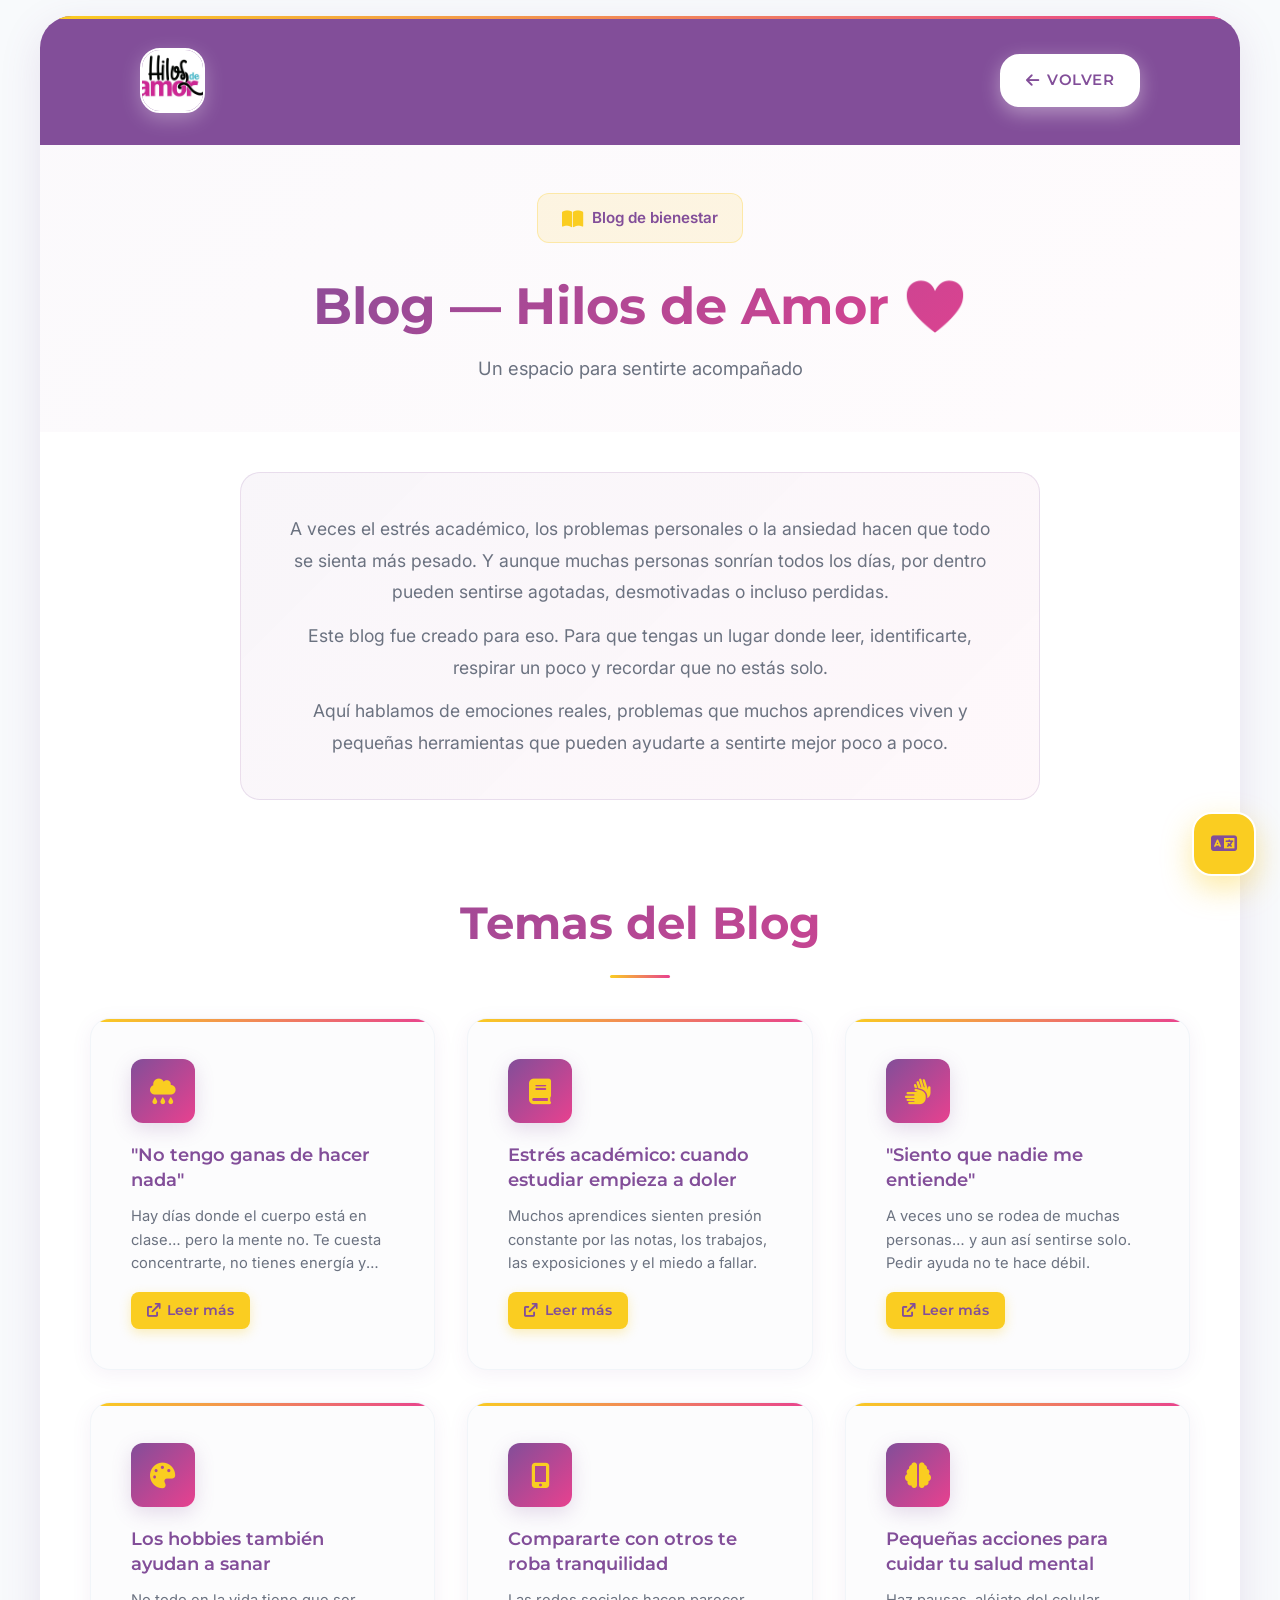
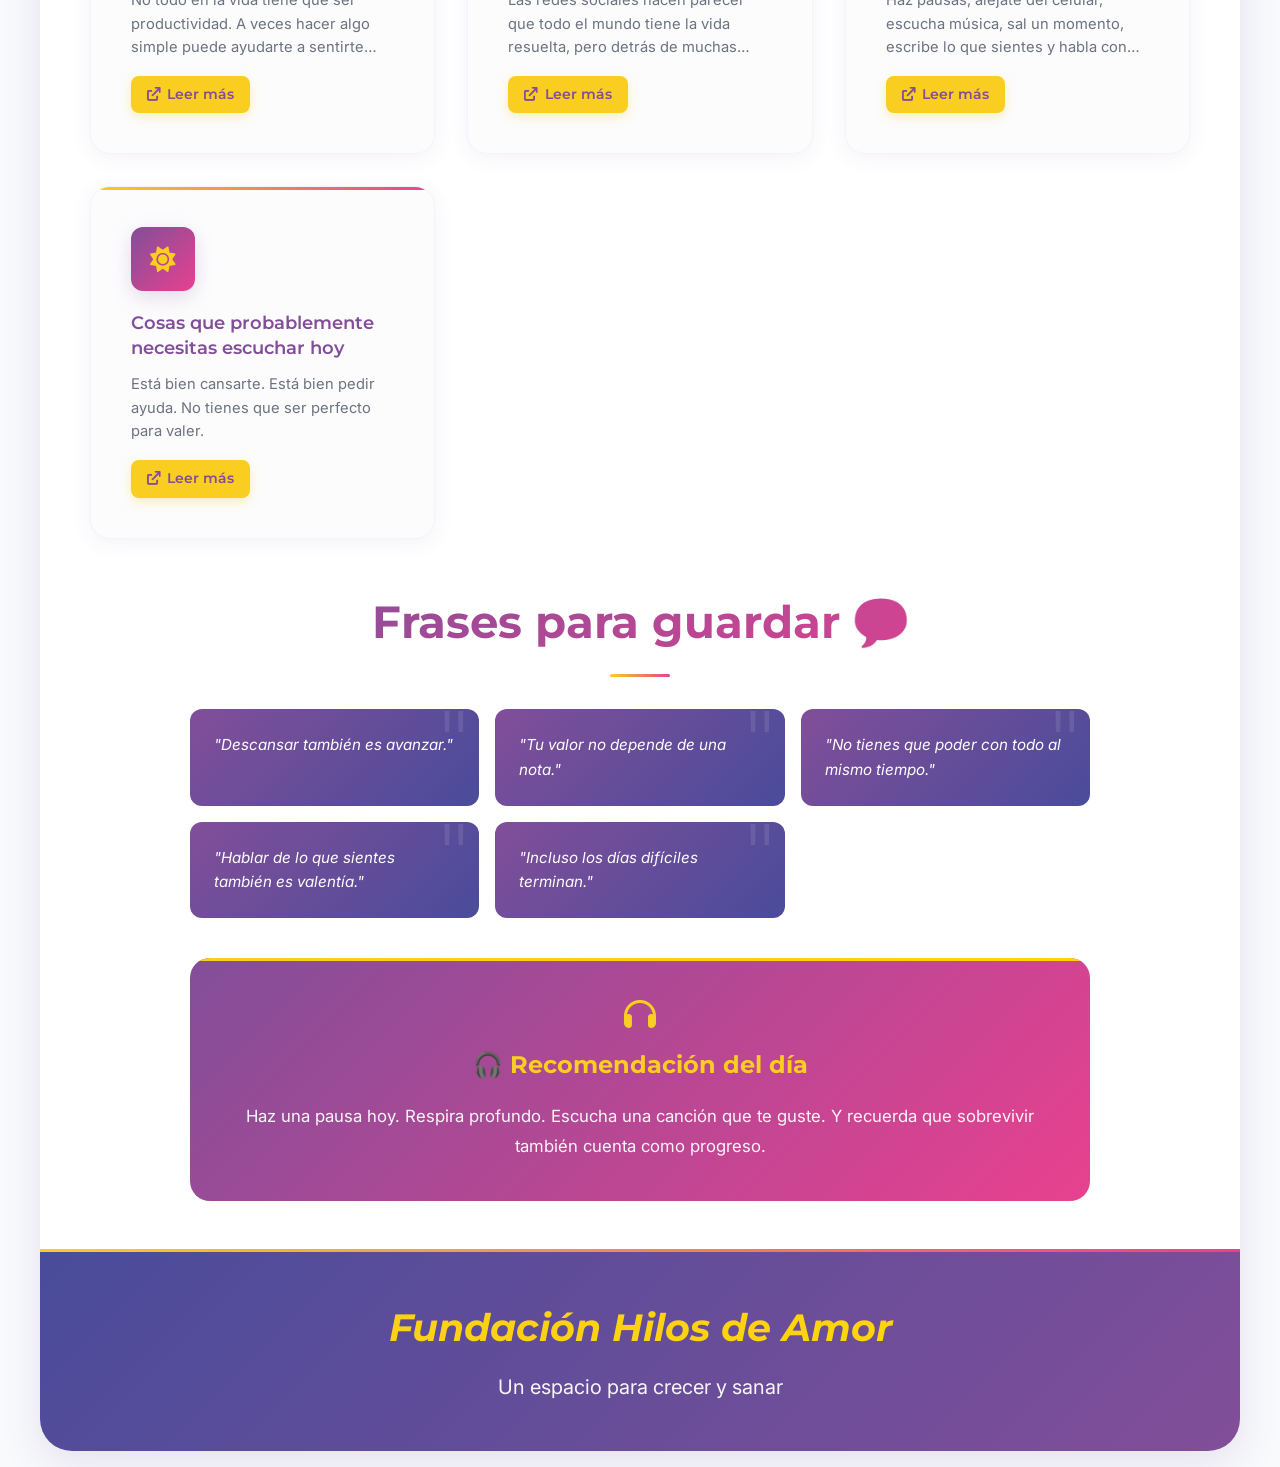
==== blog.html @ f8a63188 "Pagina completa con todos los cambios" ====
<!DOCTYPE html>
<html lang="es">
<head>
    <meta charset="UTF-8">
    <meta name="viewport" content="width=device-width, initial-scale=1.0">
    <title>Blog — Hilos de Amor</title>
    <link href="https://fonts.googleapis.com/css2?family=Inter:wght@300;400;500;600;700&family=Montserrat:wght@400;600;700;800&display=swap" rel="stylesheet">
    <link rel="stylesheet" href="https://cdnjs.cloudflare.com/ajax/libs/font-awesome/6.0.0/css/all.min.css">
    <link rel="stylesheet" href="CSS/blog.css">
</head>
<body>

    <!-- Translate button -->
    <button class="translate-btn" id="translateBtn" onclick="toggleLanguage()" title="Translate">
        <i class="fas fa-language"></i>
    </button>

    <div class="modal-overlay" id="modalOverlay" onclick="handleOverlayClick(event)">
        <div class="modal-box" id="modalBox">
            <button class="modal-close" onclick="closeModal()" title="Cerrar"><i class="fas fa-times"></i></button>

            <!-- Image slot: la imagen se define en el arreglo "cards" con el campo "img" -->
            <div class="modal-img-slot" id="modalImgSlot">
                <img id="modalImg" src="" alt="Imagen del tema">
            </div>

            <!-- Content injected by JS -->
            <div class="modal-content" id="modalContent"></div>
        </div>
    </div>

    <div class="page">

        <header class="header-section">
            <div class="header-nav">
                <div class="logo-header">
                    <img src="logo.jpeg" alt="Logo Fundación Hilos de Amor">
                </div>
                <a href="index.html" class="btn-volver">
                    <i class="fas fa-arrow-left"></i>
                    <span data-es="VOLVER" data-en="BACK">VOLVER</span>
                </a>
            </div>
        </header>

        <section class="hero-section">
            <div class="hero-content">
                <div class="hero-badge">
                    <i class="fas fa-book-open"></i>
                    <span data-es="Blog de bienestar" data-en="Wellness Blog">Blog de bienestar</span>
                </div>
                <h1 class="main-title" data-es="Blog — Hilos de Amor 💛" data-en="Blog — Threads of Love 💛">
                    Blog — Hilos de Amor 💛
                </h1>
                <p class="hero-desc" data-es="Un espacio para sentirte acompañado" data-en="A space to feel accompanied">
                    Un espacio para sentirte acompañado
                </p>
            </div>
        </section>

        <div class="blog-content">

            <div class="blog-intro">
                <p data-es="A veces el estrés académico, los problemas personales o la ansiedad hacen que todo se sienta más pesado. Y aunque muchas personas sonrían todos los días, por dentro pueden sentirse agotadas, desmotivadas o incluso perdidas." data-en="Sometimes academic stress, personal problems, or anxiety make everything feel heavier. And although many people smile every day, inside they may feel exhausted, unmotivated, or even lost.">
                    A veces el estrés académico, los problemas personales o la ansiedad hacen que todo se sienta más pesado. Y aunque muchas personas sonrían todos los días, por dentro pueden sentirse agotadas, desmotivadas o incluso perdidas.
                </p>
                <p data-es="Este blog fue creado para eso. Para que tengas un lugar donde leer, identificarte, respirar un poco y recordar que no estás solo." data-en="This blog was created for that. So you have a place to read, identify yourself, breathe a little, and remember that you are not alone.">
                    Este blog fue creado para eso. Para que tengas un lugar donde leer, identificarte, respirar un poco y recordar que no estás solo.
                </p>
                <p data-es="Aquí hablamos de emociones reales, problemas que muchos aprendices viven y pequeñas herramientas que pueden ayudarte a sentirte mejor poco a poco." data-en="Here we talk about real emotions, problems that many learners experience, and small tools that can help you feel better little by little.">
                    Aquí hablamos de emociones reales, problemas que muchos aprendices viven y pequeñas herramientas que pueden ayudarte a sentirte mejor poco a poco.
                </p>
            </div>

            <section class="cards-section">
                <h2 class="section-title" data-es="Temas del Blog" data-en="Blog Topics">Temas del Blog</h2>
                <div class="cards-grid" id="cardsGrid">
                </div>
            </section>

            <div class="quotes-section">
                <h2 class="section-title" data-es="Frases para guardar 💬" data-en="Phrases to keep 💬">Frases para guardar 💬</h2>
                <div class="quotes-grid">
                    <div class="quote-card"><p data-es='"Descansar también es avanzar."' data-en='"Resting is also moving forward."'>"Descansar también es avanzar."</p></div>
                    <div class="quote-card"><p data-es='"Tu valor no depende de una nota."' data-en='"Your worth does not depend on a grade."'>"Tu valor no depende de una nota."</p></div>
                    <div class="quote-card"><p data-es='"No tienes que poder con todo al mismo tiempo."' data-en='"You don\'t have to handle everything at once."'>"No tienes que poder con todo al mismo tiempo."</p></div>
                    <div class="quote-card"><p data-es='"Hablar de lo que sientes también es valentía."' data-en='"Talking about what you feel is also courage."'>"Hablar de lo que sientes también es valentía."</p></div>
                    <div class="quote-card"><p data-es='"Incluso los días difíciles terminan."' data-en='"Even difficult days end."'>"Incluso los días difíciles terminan."</p></div>
                </div>
            </div>

            <div class="daily-tip">
                <i class="fas fa-headphones"></i>
                <h3 data-es="🎧 Recomendación del día" data-en="🎧 Recommendation of the day">🎧 Recomendación del día</h3>
                <p data-es="Haz una pausa hoy. Respira profundo. Escucha una canción que te guste. Y recuerda que sobrevivir también cuenta como progreso." data-en="Take a break today. Breathe deeply. Listen to a song you like. And remember that surviving also counts as progress.">
                    Haz una pausa hoy. Respira profundo. Escucha una canción que te guste. Y recuerda que sobrevivir también cuenta como progreso.
                </p>
            </div>

        </div>

        <footer class="footer">
            <div class="footer-content">
                <p class="footer-title" data-es="Fundación Hilos de Amor" data-en="Threads of Love Foundation">Fundación Hilos de Amor</p>
                <p class="footer-subtitle" data-es="Un espacio para crecer y sanar" data-en="A space to grow and heal">Un espacio para crecer y sanar</p>
            </div>
        </footer>

    </div>

    <script>
    const cards = [
        {
            img: 'nueva21.jpg',  
            icon: 'fa-cloud-rain',
            emoji: '',
            titleEs: '"No tengo ganas de hacer nada"',
            titleEn: '"I don\'t feel like doing anything"',
            previewEs: 'Hay días donde el cuerpo está en clase… pero la mente no. Te cuesta concentrarte, no tienes energía y todo te irrita.',
            previewEn: 'There are days when the body is in class... but the mind is not. You have trouble focusing, no energy, everything irritates you.',
            bodyEs: `
                <p>Hay días donde el cuerpo está en clase… pero la mente no. Te cuesta concentrarte. No tienes energía. Las tareas se acumulan. Todo te irrita. Y aunque descanses, sigues sintiéndote agotado.</p>
                <p>Eso puede pasar cuando llevas mucho tiempo bajo presión emocional o académica. A veces creemos que somos flojos, pero realmente estamos cansados mentalmente.</p>
                <p><strong>Señales de agotamiento emocional:</strong></p>
                <ul class="card-list">
                    <li>Dormir demasiado o no poder dormir</li>
                    <li>Sentirte desmotivado todo el tiempo</li>
                    <li>Llorar fácilmente</li>
                    <li>Sentir ansiedad por tareas simples</li>
                    <li>Pensar constantemente que "no eres suficiente"</li>
                    <li>Sentirte saturado por todo</li>
                </ul>
                <div class="highlight-box"><i class="fas fa-heart"></i>Descansar también es necesario. No tienes que exigirte perfección todos los días.</div>`,
            bodyEn: `
                <p>There are days when the body is in class... but the mind is not. You have trouble concentrating. You have no energy. Tasks pile up. Everything irritates you. And even when you rest, you still feel exhausted.</p>
                <p>This can happen when you've been under emotional or academic pressure for a long time. Sometimes we think we are lazy, but we are really mentally tired.</p>
                <p><strong>Signs of emotional exhaustion:</strong></p>
                <ul class="card-list">
                    <li>Sleeping too much or not being able to sleep</li>
                    <li>Feeling unmotivated all the time</li>
                    <li>Crying easily</li>
                    <li>Feeling anxious about simple tasks</li>
                    <li>Constantly thinking that "you are not enough"</li>
                    <li>Feeling overwhelmed by everything</li>
                </ul>
                <div class="highlight-box"><i class="fas fa-heart"></i>Resting is also necessary. You don't have to demand perfection from yourself every day.</div>`
        },
        {
            img: 'nueva18.jpg', 
            icon: 'fa-book',
            emoji: '',
            titleEs: 'Estrés académico: cuando estudiar empieza a doler',
            titleEn: 'Academic stress: when studying starts to hurt',
            previewEs: 'Muchos aprendices sienten presión constante por las notas, los trabajos, las exposiciones y el miedo a fallar.',
            previewEn: 'Many learners feel constant pressure about grades, assignments, presentations and the fear of failure.',
            bodyEs: `
                <p>Muchos aprendices sienten presión constante por las notas, los trabajos, las exposiciones, las prácticas, el miedo a fallar y compararse con otros. Y aunque estudiar es importante, tu bienestar también lo es.</p>
                <p><strong>Cosas que pueden ayudarte:</strong></p>
                <ul class="card-list check">
                    <li>Organizar tus tiempos</li>
                    <li>Hacer pausas pequeñas</li>
                    <li>Dormir mejor</li>
                    <li>Escuchar música relajante</li>
                    <li>Hablar con alguien</li>
                    <li>No dejar todo para el último momento</li>
                    <li>Recordar que una nota no define tu valor</li>
                </ul>
                <div class="highlight-box"><i class="fas fa-seedling"></i>Tu proceso vale incluso cuando avanzas lento.</div>`,
            bodyEn: `
                <p>Many learners feel constant pressure about grades, assignments, presentations, internships, fear of failure, and comparing themselves to others. And while studying is important, your well-being is too.</p>
                <p><strong>Things that can help you:</strong></p>
                <ul class="card-list check">
                    <li>Organize your time</li>
                    <li>Take small breaks</li>
                    <li>Sleep better</li>
                    <li>Listen to relaxing music</li>
                    <li>Talk to someone</li>
                    <li>Don't leave everything to the last minute</li>
                    <li>Remember that a grade does not define your worth</li>
                </ul>
                <div class="highlight-box"><i class="fas fa-seedling"></i>Your process is valuable even when you move slowly.</div>`
        },
        {
            img: 'nueva19.jpg',   
            icon: 'fa-hands',
            emoji: '',
            titleEs: '"Siento que nadie me entiende"',
            titleEn: '"I feel like nobody understands me"',
            previewEs: 'A veces uno se rodea de muchas personas… y aun así sentirse solo. Pedir ayuda no te hace débil.',
            previewEn: 'Sometimes you surround yourself with many people... and still feel alone. Asking for help doesn\'t make you weak.',
            bodyEs: `
                <p>A veces uno se rodea de muchas personas… y aun así sentirse solo.</p>
                <p>Puede pasar cuando:</p>
                <ul class="card-list">
                    <li>Guardas todo lo que sientes</li>
                    <li>Crees que eres una carga</li>
                    <li>Piensas demasiado las cosas</li>
                    <li>Sientes que nadie te escucha realmente</li>
                </ul>
                <p>Pero algo importante: no tienes que enfrentar todo solo. Hablar con alguien de confianza puede ayudarte muchísimo más de lo que imaginas.</p>
                <div class="highlight-box"><i class="fas fa-heart"></i>Pedir ayuda no te hace débil. Te hace humano.</div>`,
            bodyEn: `
                <p>Sometimes you surround yourself with many people... and still feel alone.</p>
                <p>It can happen when:</p>
                <ul class="card-list">
                    <li>You keep everything you feel to yourself</li>
                    <li>You think you are a burden</li>
                    <li>You overthink things</li>
                    <li>You feel that nobody really listens to you</li>
                </ul>
                <p>But something important: you don't have to face everything alone. Talking to someone you trust can help you much more than you imagine.</p>
                <div class="highlight-box"><i class="fas fa-heart"></i>Asking for help doesn't make you weak. It makes you human.</div>`
        },
        {
            img: 'nueva14.jpg',   
            icon: 'fa-palette',
            emoji: '',
            titleEs: 'Los hobbies también ayudan a sanar',
            titleEn: 'Hobbies also help heal',
            previewEs: 'No todo en la vida tiene que ser productividad. A veces hacer algo simple puede ayudarte a sentirte mejor emocionalmente.',
            previewEn: 'Not everything in life has to be about productivity. Sometimes doing something simple can help you feel better emotionally.',
            bodyEs: `
                <p>No todo en la vida tiene que ser productividad. A veces hacer algo simple puede ayudarte a sentirte mejor emocionalmente.</p>
                <p><strong>Como:</strong></p>
                <ul class="card-list">
                    <li>Pintar</li><li>Escuchar música</li><li>Cocinar</li><li>Tejer</li>
                    <li>Dibujar</li><li>Escribir</li><li>Bailar</li><li>Hacer manualidades</li>
                </ul>
                <div class="highlight-box"><i class="fas fa-star"></i>Los hobbies ayudan a despejar la mente y reducir el estrés. No necesitas ser experto en algo para disfrutarlo. Haz cosas que le den paz a tu mente.</div>`,
            bodyEn: `
                <p>Not everything in life has to be about productivity. Sometimes doing something simple can help you feel better emotionally.</p>
                <p><strong>Such as:</strong></p>
                <ul class="card-list">
                    <li>Painting</li><li>Listening to music</li><li>Cooking</li><li>Knitting</li>
                    <li>Drawing</li><li>Writing</li><li>Dancing</li><li>Doing crafts</li>
                </ul>
                <div class="highlight-box"><i class="fas fa-star"></i>Hobbies help clear the mind and reduce stress. You don't need to be an expert at something to enjoy it. Do things that bring peace to your mind.</div>`
        },
        {
            img: 'nueva15.jpg',  
            icon: 'fa-mobile-alt',
            emoji: '',
            titleEs: 'Compararte con otros te roba tranquilidad',
            titleEn: 'Comparing yourself to others steals your peace',
            previewEs: 'Las redes sociales hacen parecer que todo el mundo tiene la vida resuelta, pero detrás de muchas fotos también existen problemas.',
            previewEn: 'Social media makes it seem like everyone has life figured out, but behind many photos there are also problems.',
            bodyEs: `
                <p>Las redes sociales muchas veces hacen parecer que todo el mundo tiene la vida resuelta. Pero detrás de muchas fotos también existen problemas, inseguridades y ansiedad.</p>
                <p>No compares tu proceso con el de alguien más. Todos avanzan diferente. Todos tienen luchas distintas. Todos tienen tiempos distintos.</p>
                <div class="highlight-box"><i class="fas fa-seedling"></i>Ir lento también es avanzar.</div>`,
            bodyEn: `
                <p>Social media often makes it seem like everyone has their life figured out. But behind many photos there are also problems, insecurities, and anxiety.</p>
                <p>Don't compare your process to someone else's. Everyone advances differently. Everyone has different struggles. Everyone has different timelines.</p>
                <div class="highlight-box"><i class="fas fa-seedling"></i>Going slow is also moving forward.</div>`
        },
        {
            img: 'nueva16.jpg', 
            icon: 'fa-brain',
            emoji: '',
            titleEs: 'Pequeñas acciones para cuidar tu salud mental',
            titleEn: 'Small actions to take care of your mental health',
            previewEs: 'Haz pausas, aléjate del celular, escucha música, sal un momento, escribe lo que sientes y habla con alguien.',
            previewEn: 'Take breaks, step away from your phone, listen to music, go outside, write what you feel, and talk to someone.',
            bodyEs: `
                <ul class="card-list check">
                    <li><div><strong>🌿 Haz pausas</strong><br>No estudies durante horas sin descansar.</div></li>
                    <li><div><strong>📱 Aléjate un momento del celular</strong><br>A veces las redes sociales aumentan la ansiedad sin que lo notes.</div></li>
                    <li><div><strong>🎵 Escucha algo que te calme</strong><br>La música puede ayudarte muchísimo emocionalmente.</div></li>
                    <li><div><strong>☀️ Sal un momento</strong><br>Tomar aire también ayuda a despejar la mente.</div></li>
                    <li><div><strong>✍️ Escribe lo que sientes</strong><br>A veces escribir libera más de lo que imaginamos.</div></li>
                    <li><div><strong>🤝 Habla con alguien</strong><br>No guardes todo para ti.</div></li>
                </ul>`,
            bodyEn: `
                <ul class="card-list check">
                    <li><div><strong>🌿 Take breaks</strong><br>Don't study for hours without resting.</div></li>
                    <li><div><strong>📱 Step away from your phone</strong><br>Sometimes social media increases anxiety without you noticing.</div></li>
                    <li><div><strong>🎵 Listen to something calming</strong><br>Music can help you a lot emotionally.</div></li>
                    <li><div><strong>☀️ Go outside for a moment</strong><br>Getting fresh air also helps clear the mind.</div></li>
                    <li><div><strong>✍️ Write down what you feel</strong><br>Sometimes writing frees us more than we imagine.</div></li>
                    <li><div><strong>🤝 Talk to someone</strong><br>Don't keep everything to yourself.</div></li>
                </ul>`
        },
        {
            img: 'nueva22.jpg',
            icon: 'fa-sun',
            emoji: '',
            titleEs: 'Cosas que probablemente necesitas escuchar hoy',
            titleEn: 'Things you probably need to hear today',
            previewEs: 'Está bien cansarte. Está bien pedir ayuda. No tienes que ser perfecto para valer.',
            previewEn: 'It\'s okay to get tired. It\'s okay to ask for help. You don\'t have to be perfect to be worthy.',
            bodyEs: `
                <ul class="card-list">
                    <li>Está bien cansarte</li>
                    <li>Está bien pedir ayuda</li>
                    <li>Está bien no poder con todo</li>
                    <li>No eres menos por sentirte mal</li>
                    <li>Tu salud mental importa</li>
                    <li>Mereces descansar</li>
                    <li>Mereces sentirte escuchado</li>
                    <li>No tienes que ser perfecto para valer</li>
                </ul>
                <div class="highlight-box"><i class="fas fa-rainbow"></i>No tienes que tener la vida resuelta a esta edad. No tienes que saberlo todo. Está bien aprender poco a poco.</div>`,
            bodyEn: `
                <ul class="card-list">
                    <li>It's okay to get tired</li>
                    <li>It's okay to ask for help</li>
                    <li>It's okay not to be able to handle everything</li>
                    <li>You are not less for feeling bad</li>
                    <li>Your mental health matters</li>
                    <li>You deserve to rest</li>
                    <li>You deserve to feel heard</li>
                    <li>You don't have to be perfect to be worthy</li>
                </ul>
                <div class="highlight-box"><i class="fas fa-rainbow"></i>You don't have to have life figured out at this age. You don't have to know everything. It's okay to learn little by little.</div>`
        }
    ];

    /* Per-card uploaded image store — ya no se usa */
    let currentLang = 'es';
    let currentCardIndex = null;

    /* ─── RENDER CARDS ─── */
    function renderCards() {
        const grid = document.getElementById('cardsGrid');
        grid.innerHTML = cards.map((c, i) => `
            <div class="blog-card" onclick="openModal(${i})">
                <div class="card-inner">
                    <div class="card-icon"><i class="fas ${c.icon}"></i></div>
                    <span class="card-emoji">${c.emoji}</span>
                    <div class="card-title">${currentLang === 'es' ? c.titleEs : c.titleEn}</div>
                    <div class="card-preview">${currentLang === 'es' ? c.previewEs : c.previewEn}</div>
                    <div class="card-open-btn">
                        <i class="fas fa-arrow-up-right-from-square"></i>
                        ${currentLang === 'es' ? 'Leer más' : 'Read more'}
                    </div>
                </div>
            </div>
        `).join('');
    }

    /* ─── MODAL ─── */
    function openModal(index) {
        currentCardIndex = index;
        const c = cards[index];
        const lang = currentLang;

        // Set content
        document.getElementById('modalContent').innerHTML = `
            <div class="modal-header">
                <div class="modal-icon"><i class="fas ${c.icon}"></i></div>
                <div class="modal-title-wrap">
                    <span class="modal-emoji">${c.emoji}</span>
                    <div class="modal-title">${lang === 'es' ? c.titleEs : c.titleEn}</div>
                </div>
            </div>
            <div class="modal-body">${lang === 'es' ? c.bodyEs : c.bodyEn}</div>
        `;

        // Set image from card data
        const img = document.getElementById('modalImg');
        if (c.img) {
            img.src = c.img;
            img.style.display = 'block';
        } else {
            img.src = '';
            img.style.display = 'none';
        }

        document.getElementById('modalOverlay').classList.add('open');
        document.body.style.overflow = 'hidden';
        document.getElementById('modalBox').scrollTop = 0;
    }

    function closeModal() {
        document.getElementById('modalOverlay').classList.remove('open');
        document.body.style.overflow = '';
        currentCardIndex = null;
    }

    function handleOverlayClick(e) {
        if (e.target === document.getElementById('modalOverlay')) closeModal();
    }

    document.addEventListener('keydown', e => { if (e.key === 'Escape') closeModal(); });

    /* ─── TRANSLATE ─── */
    function toggleLanguage() {
        currentLang = currentLang === 'es' ? 'en' : 'es';
        translatePage(currentLang);
        renderCards();
        if (currentCardIndex !== null) openModal(currentCardIndex);
    }

    function translatePage(lang) {
        document.querySelectorAll('[data-es][data-en]').forEach(el => {
            const text = el.getAttribute(`data-${lang}`);
            if (text) el.textContent = text;
        });
    }

    /* ─── INIT ─── */
    renderCards();
    </script>
</body>
</html>
---- CSS/blog.css ----
:root {
            --yellow: #FACD21;
            --purple: #824E99;
            --pink: #E8418F;
            --blue-violet: #494C9A;
            --blue: #4068AF;
            --white: #FFFFFF;
            --off-white: #FCFCFD;
            --gray-50: #F8FAFC;
            --gray-100: #F1F5F9;
            --gray-200: #E2E8F0;
            --text-primary: #111827;
            --text-secondary: #6B7280;
            --shadow-card: 0 4px 20px rgba(130, 78, 153, 0.08);
            --shadow-hover: 0 12px 40px rgba(130, 78, 153, 0.15);
            --border-glow: 1px solid rgba(250, 205, 33, 0.3);
            --radius-xs: 8px;
            --radius-sm: 12px;
            --radius: 20px;
            --radius-xl: 32px;
            --transition: all 0.4s cubic-bezier(0.25, 0.46, 0.45, 0.94);
            --container-padding: clamp(1rem, 4vw, 2rem);
            --section-padding: clamp(2rem, 5vw, 3rem);
            --card-padding: clamp(1.5rem, 4vw, 2.5rem);
            --gap-small: clamp(1.5rem, 3vw, 2rem);
            --gap-medium: clamp(2rem, 4vw, 2.5rem);
        }

        * { box-sizing: border-box; margin: 0; padding: 0; }
        html { scroll-behavior: smooth; }

        body {
            font-family: 'Inter', -apple-system, BlinkMacSystemFont, sans-serif;
            line-height: 1.6;
            color: var(--text-primary);
            background: var(--gray-50);
            overflow-x: hidden;
            -webkit-font-smoothing: antialiased;
        }

        .page {
            max-width: 1200px;
            margin: 1rem auto;
            background: var(--white);
            border-radius: var(--radius-xl);
            box-shadow: var(--shadow-hover);
            overflow: hidden;
        }

        /* ── HEADER ── */
        .header-section {
            background: var(--purple);
            padding: var(--container-padding);
            position: relative;
        }
        .header-section::before {
            content: '';
            position: absolute;
            top: 0; left: 0; right: 0;
            height: 3px;
            background: linear-gradient(90deg, var(--yellow), var(--pink));
        }
        .header-nav {
            max-width: 1000px;
            margin: 0 auto;
            display: flex;
            justify-content: space-between;
            align-items: center;
            gap: 1rem;
        }
        .logo-header {
            width: clamp(50px, 8vw, 65px);
            height: clamp(50px, 8vw, 65px);
            border: 2px solid var(--white);
            border-radius: var(--radius);
            overflow: hidden;
            box-shadow: 0 6px 20px rgba(255,255,255,0.3);
            transition: var(--transition);
            flex-shrink: 0;
        }
        .logo-header img {
            width: 100%;
            height: 100%;
            object-fit: cover;
        }
        .logo-header:hover { transform: scale(1.05); }

        .btn-volver {
            background: var(--white);
            color: var(--purple);
            padding: 0.75rem 1.5rem;
            border: 2px solid var(--white);
            border-radius: var(--radius);
            font-family: 'Montserrat', sans-serif;
            font-weight: 600;
            font-size: 0.95rem;
            letter-spacing: 0.5px;
            text-decoration: none;
            display: inline-flex;
            align-items: center;
            gap: 0.5rem;
            transition: var(--transition);
            box-shadow: 0 6px 20px rgba(255,255,255,0.4);
            white-space: nowrap;
            flex-shrink: 0;
        }
        .btn-volver:hover {
            transform: translateY(-3px);
            box-shadow: 0 12px 30px rgba(250,205,33,0.4);
            background: var(--yellow);
            color: var(--purple);
        }

        /* ── HERO ── */
        .hero-section {
            padding: var(--section-padding) var(--container-padding);
            background: linear-gradient(135deg, rgba(130,78,153,0.03) 0%, rgba(232,65,143,0.02) 100%);
            text-align: center;
        }
        .hero-content { max-width: 900px; margin: 0 auto; }
        .hero-badge {
            display: inline-flex;
            align-items: center;
            gap: 0.5rem;
            background: rgba(250,205,33,0.12);
            color: var(--purple);
            padding: 0.75rem 1.5rem;
            border-radius: var(--radius-sm);
            font-weight: 600;
            font-size: 0.95rem;
            margin-bottom: var(--gap-small);
            border: var(--border-glow);
        }
        .hero-badge i { font-size: 1.2rem; color: var(--yellow); }
        .main-title {
            font-family: 'Montserrat', sans-serif;
            font-weight: 700;
            font-size: clamp(2.2rem, 6vw, 3.2rem);
            background: linear-gradient(135deg, var(--purple), var(--pink));
            -webkit-background-clip: text;
            -webkit-text-fill-color: transparent;
            background-clip: text;
            line-height: 1.2;
            margin-bottom: 1rem;
        }
        .hero-desc {
            font-size: clamp(1rem, 2.2vw, 1.15rem);
            color: var(--text-secondary);
            max-width: 650px;
            margin: 0 auto;
            line-height: 1.7;
        }

        /* ── BLOG CONTENT ── */
        .blog-content {
            padding: 0 var(--container-padding) var(--section-padding);
        }
        .blog-intro {
            max-width: 800px;
            margin: var(--gap-medium) auto;
            background: linear-gradient(135deg, rgba(130,78,153,0.05), rgba(232,65,143,0.04));
            border: 1px solid rgba(130,78,153,0.15);
            border-radius: var(--radius);
            padding: var(--card-padding);
            text-align: center;
        }
        .blog-intro p {
            font-size: clamp(1rem, 2.2vw, 1.1rem);
            color: var(--text-secondary);
            line-height: 1.8;
            margin-bottom: 0.75rem;
        }
        .blog-intro p:last-child { margin-bottom: 0; }

        /* ── CARDS SECTION ── */
        .cards-section { padding: var(--section-padding) 0; }
        .section-title {
            font-family: 'Montserrat', sans-serif;
            font-weight: 700;
            font-size: clamp(2rem, 5vw, 2.8rem);
            background: linear-gradient(135deg, var(--purple), var(--pink));
            -webkit-background-clip: text;
            -webkit-text-fill-color: transparent;
            background-clip: text;
            text-align: center;
            margin-bottom: 0.5rem;
        }
        .section-title::after {
            content: '';
            display: block;
            width: 60px;
            height: 3px;
            background: linear-gradient(90deg, var(--yellow), var(--pink));
            margin: 1rem auto 0;
            border-radius: 2px;
        }

        .cards-grid {
            max-width: 1100px;
            margin: var(--gap-medium) auto 0;
            display: grid;
            grid-template-columns: repeat(auto-fit, minmax(clamp(260px, 30vw, 320px), 1fr));
            gap: var(--gap-small);
        }

        /* ── CLICKABLE CARD (trigger) ── */
        .blog-card {
            background: var(--off-white);
            border-radius: var(--radius);
            box-shadow: var(--shadow-card);
            border: 1px solid var(--gray-100);
            transition: var(--transition);
            position: relative;
            overflow: hidden;
            cursor: pointer;
        }
        .blog-card::before {
            content: '';
            position: absolute;
            top: 0; left: 0; right: 0;
            height: 3px;
            background: linear-gradient(90deg, var(--yellow), var(--pink));
        }
        .blog-card:hover {
            transform: translateY(-6px);
            box-shadow: var(--shadow-hover);
            border-color: rgba(130,78,153,0.3);
        }
        .card-inner { padding: var(--card-padding); }
        .card-icon {
            width: clamp(52px, 9vw, 64px);
            height: clamp(52px, 9vw, 64px);
            background: linear-gradient(135deg, var(--purple), var(--pink));
            border-radius: var(--radius-sm);
            display: flex;
            align-items: center;
            justify-content: center;
            font-size: clamp(1.3rem, 3vw, 1.6rem);
            color: var(--yellow);
            margin-bottom: 1.25rem;
            box-shadow: 0 6px 20px rgba(130,78,153,0.2);
            transition: var(--transition);
        }
        .blog-card:hover .card-icon { transform: scale(1.08) rotate(4deg); }
        .card-emoji { font-size: 1.4rem; margin-bottom: 0.4rem; display: block; }
        .card-title {
            font-family: 'Montserrat', sans-serif;
            font-weight: 600;
            font-size: clamp(1rem, 2.2vw, 1.15rem);
            color: var(--purple);
            line-height: 1.35;
            margin-bottom: 0.75rem;
        }
        .card-preview {
            font-size: 0.92rem;
            color: var(--text-secondary);
            line-height: 1.6;
            display: -webkit-box;
            -webkit-line-clamp: 3;
            -webkit-box-orient: vertical;
            overflow: hidden;
        }
        .card-open-btn {
            display: inline-flex;
            align-items: center;
            gap: 0.4rem;
            margin-top: 1rem;
            background: var(--yellow);
            color: var(--purple);
            font-family: 'Montserrat', sans-serif;
            font-weight: 600;
            font-size: 0.85rem;
            padding: 0.5rem 1rem;
            border-radius: var(--radius-xs);
            box-shadow: 0 4px 12px rgba(250,205,33,0.3);
            transition: var(--transition);
        }
        .blog-card:hover .card-open-btn {
            background: var(--purple);
            color: var(--yellow);
        }

        /* ── MODAL OVERLAY ── */
        .modal-overlay {
            position: fixed;
            inset: 0;
            background: rgba(10, 5, 20, 0.65);
            backdrop-filter: blur(6px);
            z-index: 2000;
            display: flex;
            align-items: center;
            justify-content: center;
            padding: 1rem;
            opacity: 0;
            pointer-events: none;
            transition: opacity 0.35s ease;
        }
        .modal-overlay.open {
            opacity: 1;
            pointer-events: all;
        }

        /* ── MODAL BOX ── */
        .modal-box {
            background: var(--white);
            border-radius: var(--radius-xl);
            width: 100%;
            max-width: 720px;
            max-height: 88vh;
            overflow-y: auto;
            position: relative;
            box-shadow: 0 30px 80px rgba(130,78,153,0.3);
            transform: translateY(30px) scale(0.97);
            transition: transform 0.4s cubic-bezier(0.25, 0.46, 0.45, 0.94);
            scrollbar-width: thin;
            scrollbar-color: var(--purple) transparent;
        }
        .modal-overlay.open .modal-box {
            transform: translateY(0) scale(1);
        }

        /* Colored top bar */
        .modal-box::before {
            content: '';
            display: block;
            height: 4px;
            background: linear-gradient(90deg, var(--yellow), var(--pink), var(--purple));
            border-radius: var(--radius-xl) var(--radius-xl) 0 0;
        }

        /* Close button */
        .modal-close {
            position: absolute;
            top: 1.25rem;
            right: 1.25rem;
            width: 42px;
            height: 42px;
            background: var(--yellow);
            color: var(--purple);
            border: none;
            border-radius: var(--radius-sm);
            cursor: pointer;
            font-size: 1.1rem;
            display: flex;
            align-items: center;
            justify-content: center;
            box-shadow: 0 4px 14px rgba(250,205,33,0.4);
            transition: var(--transition);
            z-index: 10;
        }
        .modal-close:hover {
            background: var(--purple);
            color: var(--yellow);
            transform: rotate(90deg) scale(1.1);
        }

        /* Modal image slot */
        .modal-img-slot {
            width: 100%;
            height: 220px;
            background: linear-gradient(135deg, rgba(130,78,153,0.08), rgba(232,65,143,0.06));
            border-bottom: 1px solid var(--gray-100);
            overflow: hidden;
            position: relative;
        }
        .modal-img-slot img {
            width: 100%;
            height: 100%;
            object-fit: cover;
        }

        /* Modal content */
        .modal-content { padding: 2rem var(--card-padding) var(--card-padding); }
        .modal-header {
            display: flex;
            align-items: flex-start;
            gap: 1rem;
            margin-bottom: 1.5rem;
        }
        .modal-icon {
            width: 56px;
            height: 56px;
            background: linear-gradient(135deg, var(--purple), var(--pink));
            border-radius: var(--radius-sm);
            display: flex;
            align-items: center;
            justify-content: center;
            font-size: 1.5rem;
            color: var(--yellow);
            flex-shrink: 0;
            box-shadow: 0 6px 20px rgba(130,78,153,0.2);
        }
        .modal-title-wrap .modal-emoji { font-size: 1.2rem; }
        .modal-title {
            font-family: 'Montserrat', sans-serif;
            font-weight: 700;
            font-size: clamp(1.2rem, 3vw, 1.5rem);
            color: var(--purple);
            line-height: 1.3;
            margin-top: 0.2rem;
        }

        .modal-body p {
            font-size: clamp(0.95rem, 2vw, 1.05rem);
            color: var(--text-secondary);
            line-height: 1.8;
            margin-bottom: 1.25rem;
        }
        .modal-body p:last-child { margin-bottom: 0; }
        .modal-body strong { color: var(--text-primary); }

        .card-list {
            list-style: none;
            margin: 1rem 0 1.25rem;
            display: flex;
            flex-direction: column;
            gap: 0.5rem;
        }
        .card-list li {
            display: flex;
            align-items: flex-start;
            gap: 0.6rem;
            font-size: clamp(0.92rem, 1.9vw, 1.02rem);
            color: var(--text-secondary);
            line-height: 1.6;
        }
        .card-list li::before {
            content: '✦';
            color: var(--pink);
            font-size: 0.75rem;
            margin-top: 0.3rem;
            flex-shrink: 0;
        }
        .card-list.check li::before { content: '✔'; color: var(--purple); }

        .highlight-box {
            background: linear-gradient(135deg, rgba(250,205,33,0.1), rgba(232,65,143,0.06));
            border: 1px solid rgba(250,205,33,0.3);
            border-radius: var(--radius-sm);
            padding: 1rem 1.25rem;
            margin: 1.25rem 0;
            font-size: clamp(0.95rem, 2vw, 1.05rem);
            color: var(--purple);
            font-weight: 500;
            line-height: 1.6;
        }
        .highlight-box i { margin-right: 0.4rem; color: var(--yellow); }

        /* ── QUOTES ── */
        .quotes-section { max-width: 900px; margin: 0 auto var(--gap-medium); }
        .quotes-grid {
            display: grid;
            grid-template-columns: repeat(auto-fit, minmax(230px, 1fr));
            gap: 1rem;
            margin-top: var(--gap-small);
        }
        .quote-card {
            background: linear-gradient(135deg, var(--purple), var(--blue-violet));
            border-radius: var(--radius-sm);
            padding: 1.5rem;
            color: var(--white);
            position: relative;
            overflow: hidden;
        }
        .quote-card::before {
            content: '"';
            position: absolute;
            top: -10px; right: 10px;
            font-size: 5rem;
            font-family: 'Montserrat', sans-serif;
            color: rgba(255,255,255,0.1);
            line-height: 1;
        }
        .quote-card p { font-size: 0.95rem; line-height: 1.6; font-style: italic; position: relative; z-index: 1; }

        /* ── DAILY TIP ── */
        .daily-tip {
            max-width: 900px;
            margin: 0 auto;
            background: linear-gradient(135deg, var(--purple), var(--pink));
            border-radius: var(--radius);
            padding: var(--card-padding);
            text-align: center;
            color: var(--white);
            position: relative;
            overflow: hidden;
        }
        .daily-tip::before {
            content: '';
            position: absolute;
            top: 0; left: 0; right: 0;
            height: 3px;
            background: linear-gradient(90deg, var(--yellow), #FFD700);
        }
        .daily-tip i { font-size: 2rem; color: var(--yellow); margin-bottom: 1rem; display: block; }
        .daily-tip h3 {
            font-family: 'Montserrat', sans-serif;
            font-size: clamp(1.2rem, 3vw, 1.5rem);
            margin-bottom: 1rem;
            color: var(--yellow);
        }
        .daily-tip p { font-size: clamp(0.95rem, 2vw, 1.05rem); line-height: 1.8; opacity: 0.95; }

        /* ── FOOTER ── */
        .footer {
            background: linear-gradient(135deg, var(--blue-violet) 0%, var(--purple) 100%);
            color: var(--white);
            padding: var(--section-padding) var(--container-padding);
            text-align: center;
            position: relative;
        }
        .footer::before {
            content: '';
            position: absolute;
            top: 0; left: 0; right: 0;
            height: 3px;
            background: linear-gradient(90deg, var(--yellow), var(--pink));
        }
        .footer-title {
            font-family: 'Montserrat', sans-serif;
            font-weight: 700;
            font-size: clamp(1.8rem, 5vw, 2.4rem);
            background: linear-gradient(135deg, var(--yellow), #FFD700);
            -webkit-background-clip: text;
            -webkit-text-fill-color: transparent;
            background-clip: text;
            margin-bottom: 0.75rem;
            font-style: italic;
        }
        .footer-subtitle { font-size: clamp(1.1rem, 2.5vw, 1.25rem); opacity: 0.95; }

        /* ── TRANSLATE BTN ── */
        .translate-btn {
            position: fixed;
            bottom: clamp(1rem, 3vw, 1.5rem);
            right: clamp(1rem, 3vw, 1.5rem);
            background: var(--yellow);
            color: var(--purple);
            border: 2px solid var(--white);
            width: clamp(56px, 10vw, 64px);
            height: clamp(56px, 10vw, 64px);
            border-radius: var(--radius);
            cursor: pointer;
            font-size: clamp(1.1rem, 2.8vw, 1.3rem);
            box-shadow: 0 12px 30px rgba(250,205,33,0.4);
            z-index: 1000;
            transition: var(--transition);
        }
        .translate-btn:hover {
            transform: translateY(-8px) scale(1.1);
            box-shadow: 0 20px 40px rgba(250,205,33,0.5);
            border-color: var(--purple);
        }

        /* ── RESPONSIVE ── */
        @media (max-width: 768px) {
            .page { margin: 0.5rem; border-radius: var(--radius); }
            .cards-grid { grid-template-columns: 1fr; gap: var(--gap-small); }
            .quotes-grid { grid-template-columns: 1fr; }
            .modal-box { max-height: 92vh; border-radius: var(--radius); }
            .modal-img-slot { height: 170px; }
        }
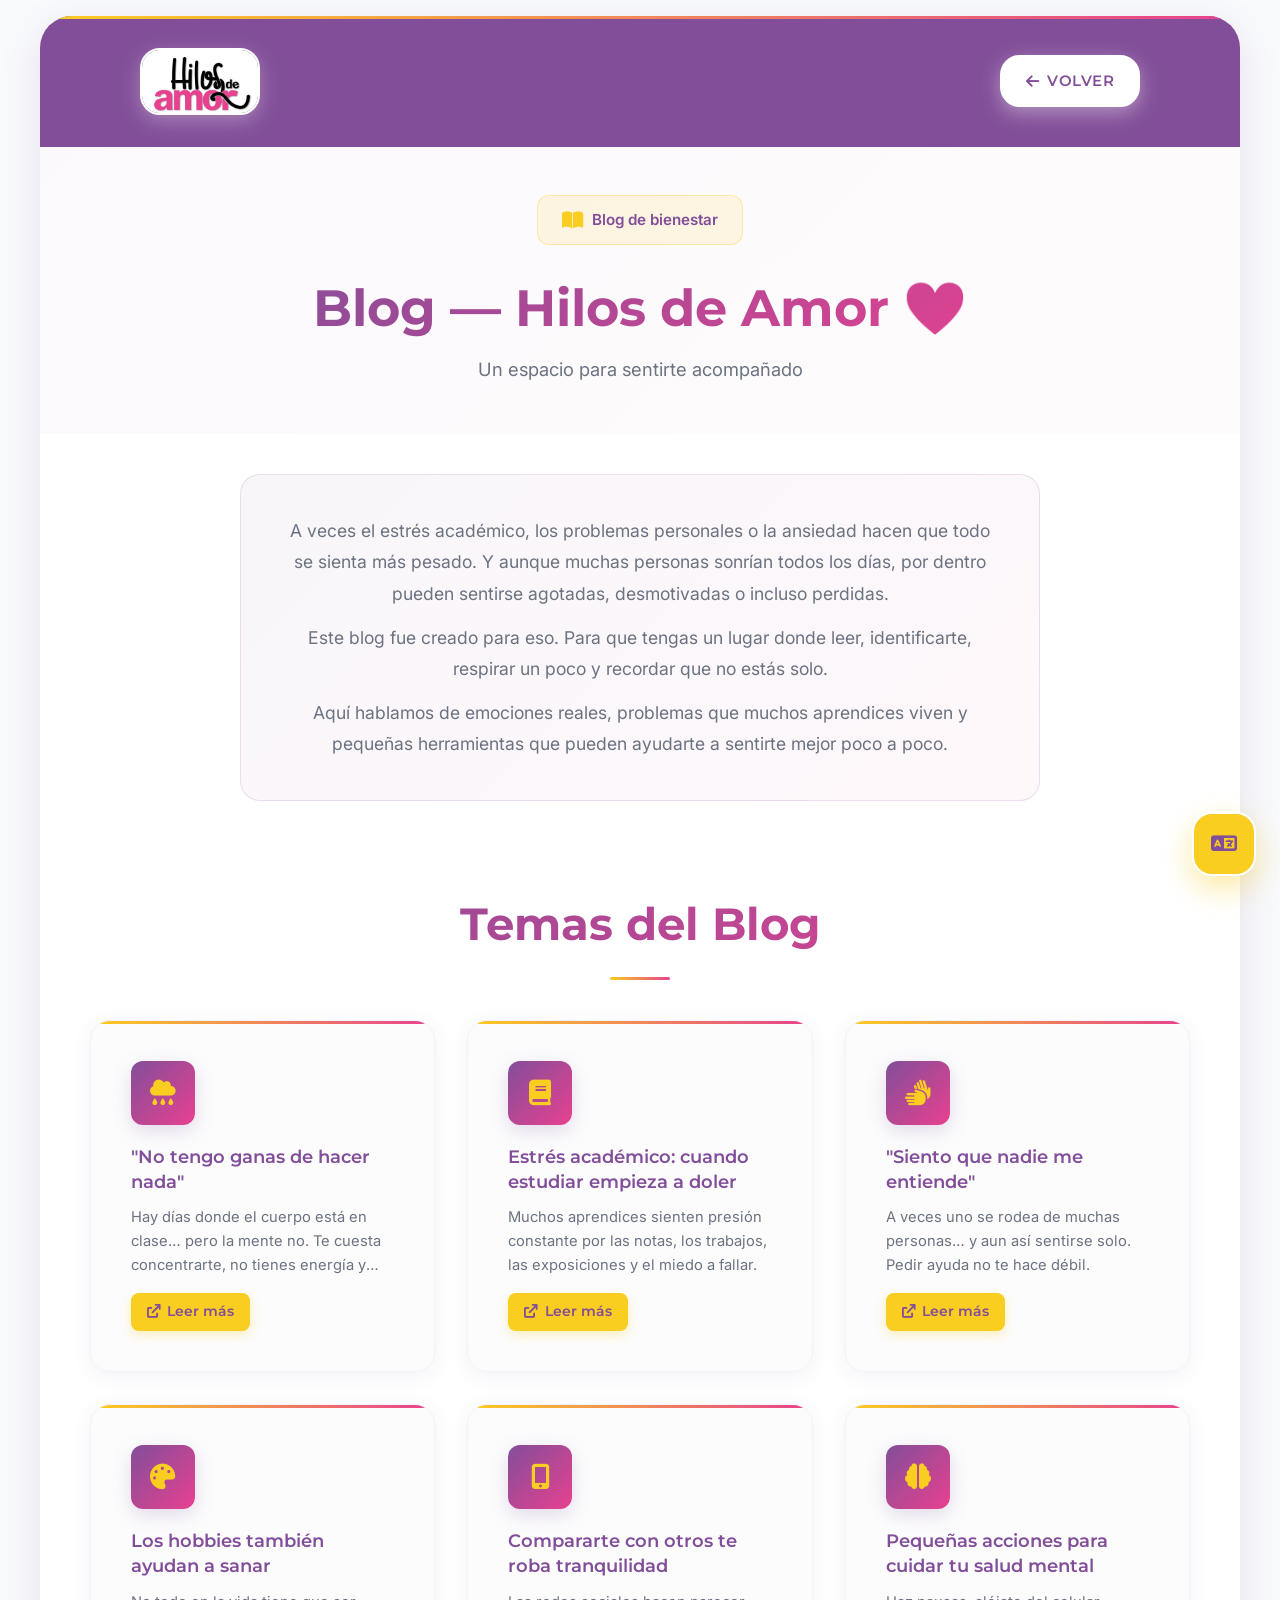
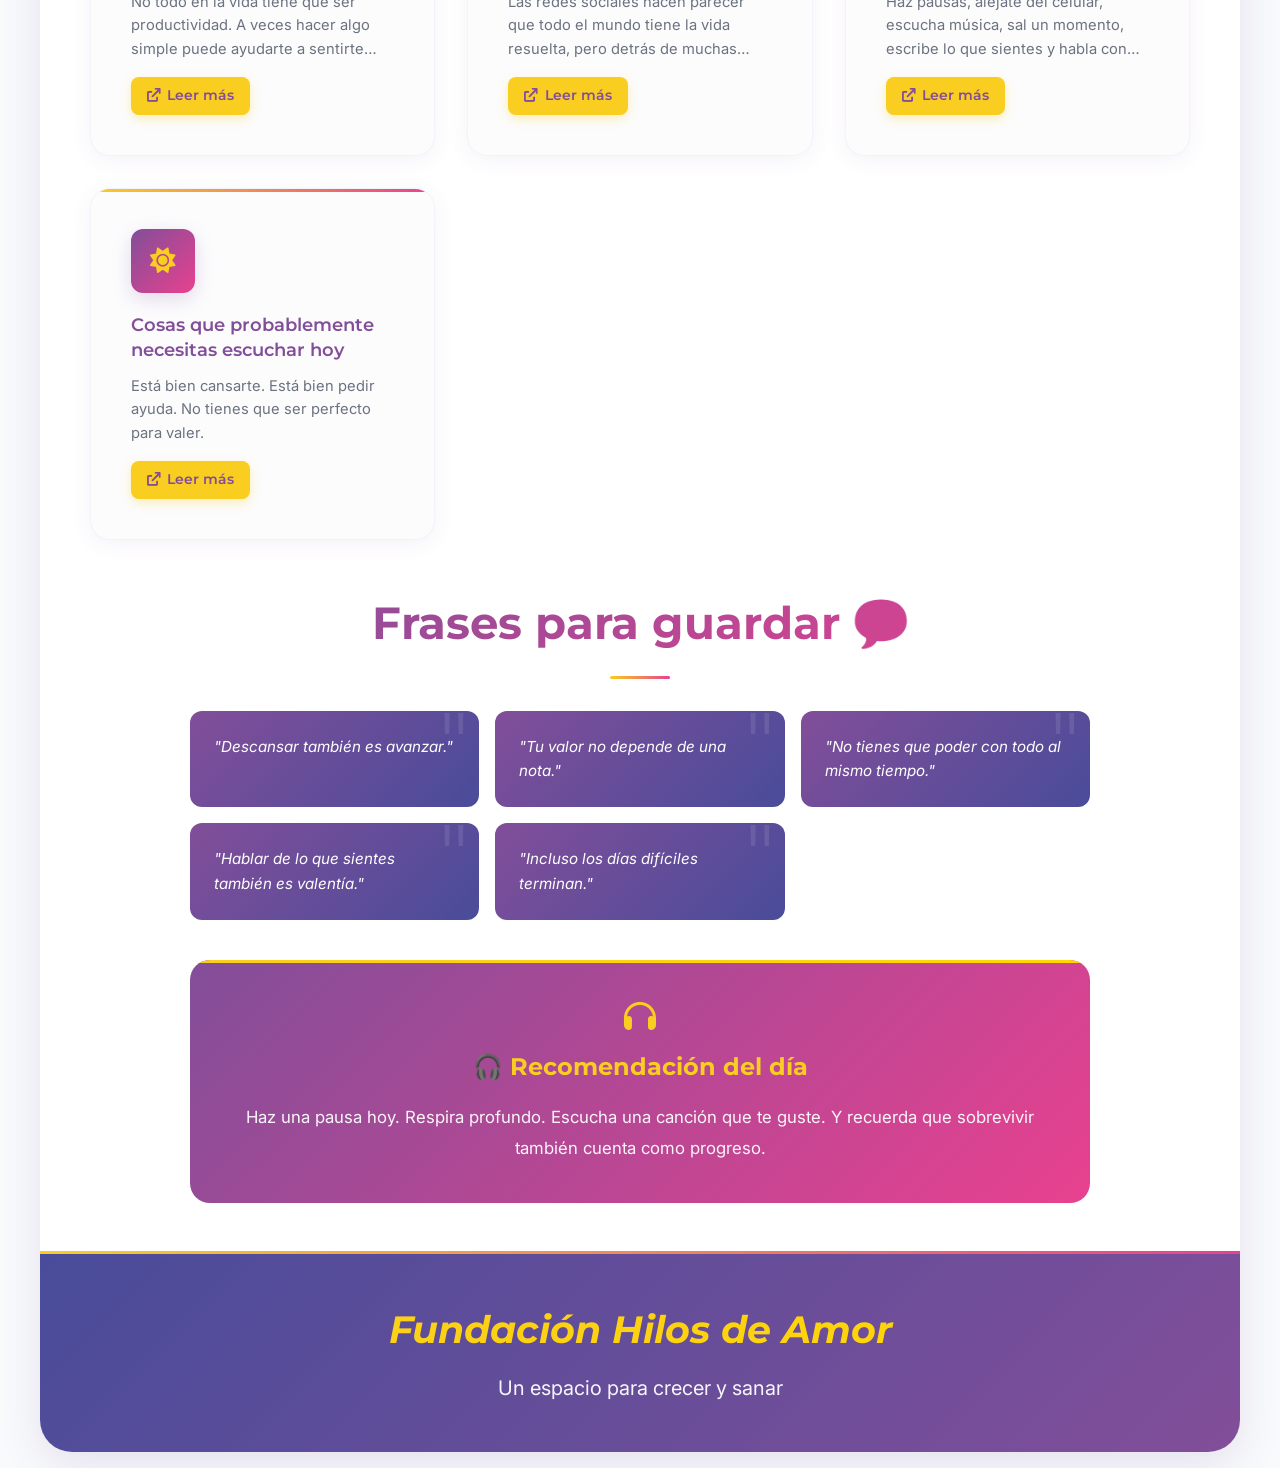
==== commit cfee187a: "proyecto finalizado" ====
--- a/blog.html
+++ b/blog.html
@@ -34,7 +34,7 @@
         <header class="header-section">
             <div class="header-nav">
                 <div class="logo-header">
-                    <img src="logo.jpeg" alt="Logo Fundación Hilos de Amor">
+                    <img src="HilosDeAmorNuevo.jpg" alt="Logo Fundación Hilos de Amor">
                 </div>
                 <a href="index.html" class="btn-volver">
                     <i class="fas fa-arrow-left"></i>
--- a/CSS/blog.css
+++ b/CSS/blog.css
@@ -69,8 +69,8 @@
             gap: 1rem;
         }
         .logo-header {
-            width: clamp(50px, 8vw, 65px);
-            height: clamp(50px, 8vw, 65px);
+            width: clamp(70px, 12vw, 120px);
+            height: auto;
             border: 2px solid var(--white);
             border-radius: var(--radius);
             overflow: hidden;
@@ -78,11 +78,11 @@
             transition: var(--transition);
             flex-shrink: 0;
         }
-        .logo-header img {
-            width: 100%;
-            height: 100%;
-            object-fit: cover;
-        }
+.logo-header img {
+    width: 100%;
+    height: auto;
+    display: block;
+}
         .logo-header:hover { transform: scale(1.05); }
 
         .btn-volver {
